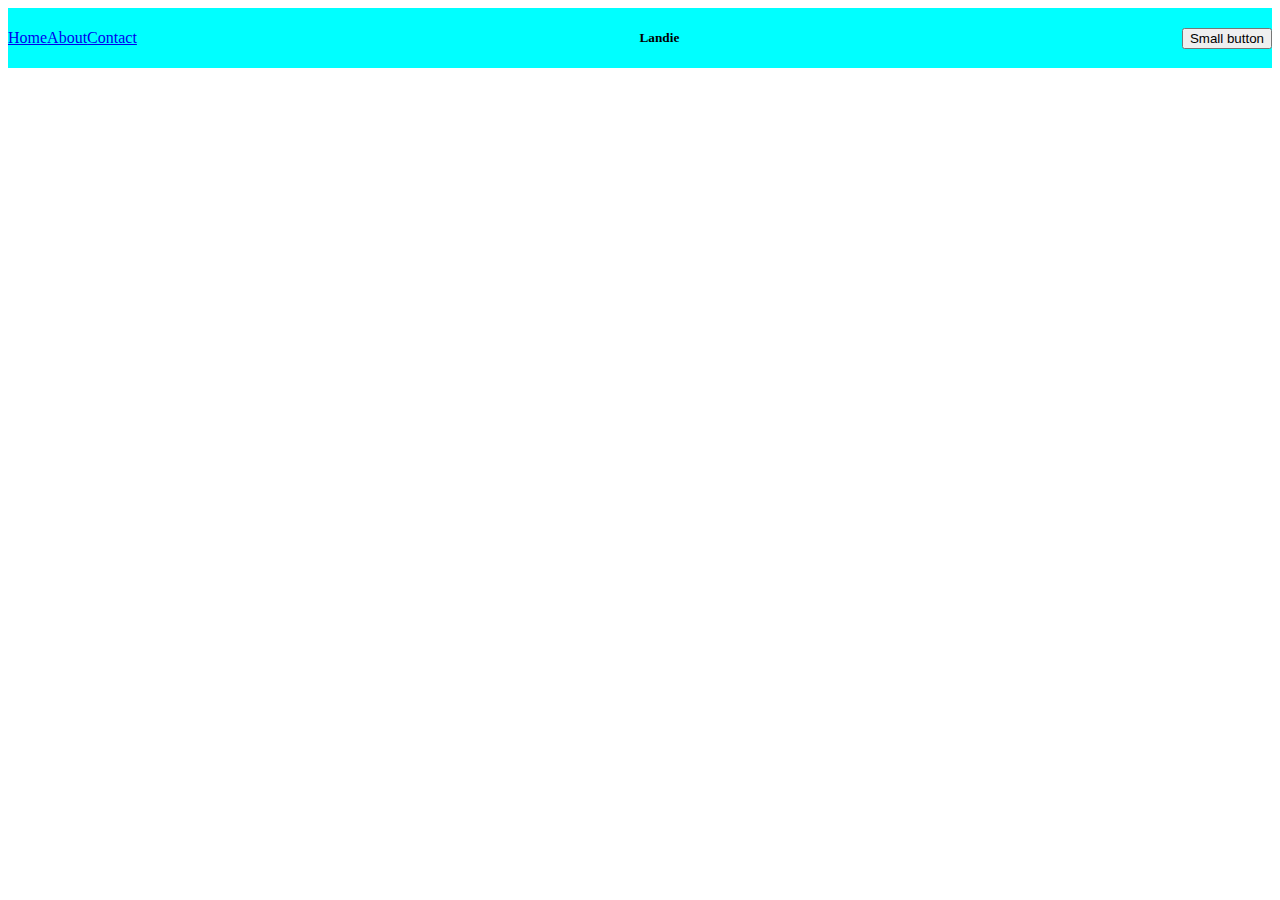
==== hw_11/index.html @ ffd648f0 "added cursore:pointer and corected transition:duration" ====
<!DOCTYPE html>
<html lang="en">

<head>
    <meta charset="UTF-8">
    <meta http-equiv="X-UA-Compatible" content="IE=edge">
    <meta name="viewport" content="width=device-width, initial-scale=1.0">
    <link href="https://cdn.jsdelivr.net/npm/bootstrap@5.0.0-beta3/dist/css/bootstrap.min.css" rel="stylesheet" integrity="sha384-eOJMYsd53ii+scO/bJGFsiCZc+5NDVN2yr8+0RDqr0Ql0h+rP48ckxlpbzKgwra6" crossorigin="anonymous">
    <link rel="stylesheet" href="style.css">
    <title>hw_11</title>
</head>

<body>
    <div class="container">
        <div class="container">
            <nav>
                <div class="nav__link">
                    <a href="#">Home</a><a href="#">About</a><a href="#">Contact</a>
                </div>
                <div class="nav__logo">
                    <h5>Landie</h5>
                </div>
                <div class="nav__btn">
                    <button type="button" class="btn btn-primary btn-sm">Small button</button>
                </div>
            </nav>
        </div>

    </div>
    </div>

</body>

</html>
---- hw_11/style.css ----
.container {
  background-color: aqua;
}

nav {
  display: flex;
  justify-content: space-between;
  align-items: center;
}
nav.nav__link {
  width: 30%;
  display: flex;
  justify-content: space-between;
}
nav.nav__logo {
  width: 30%;
}
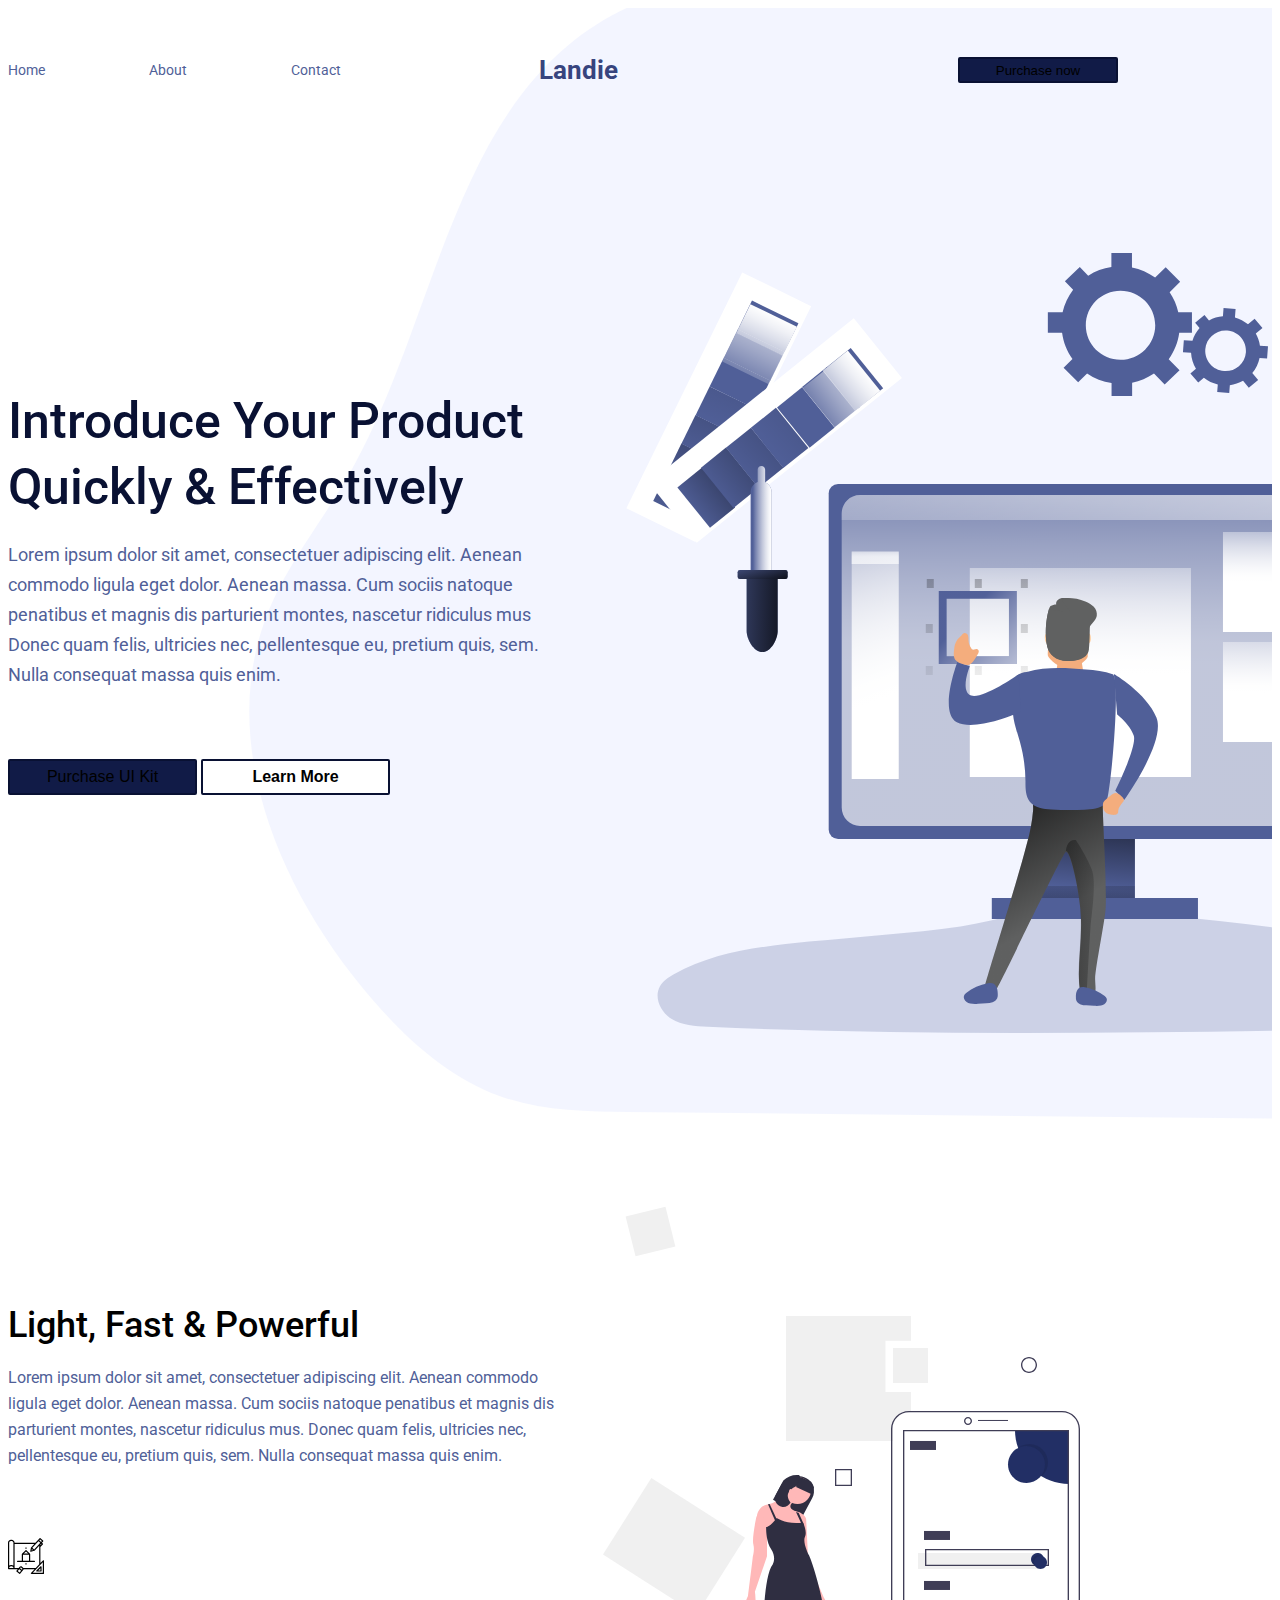
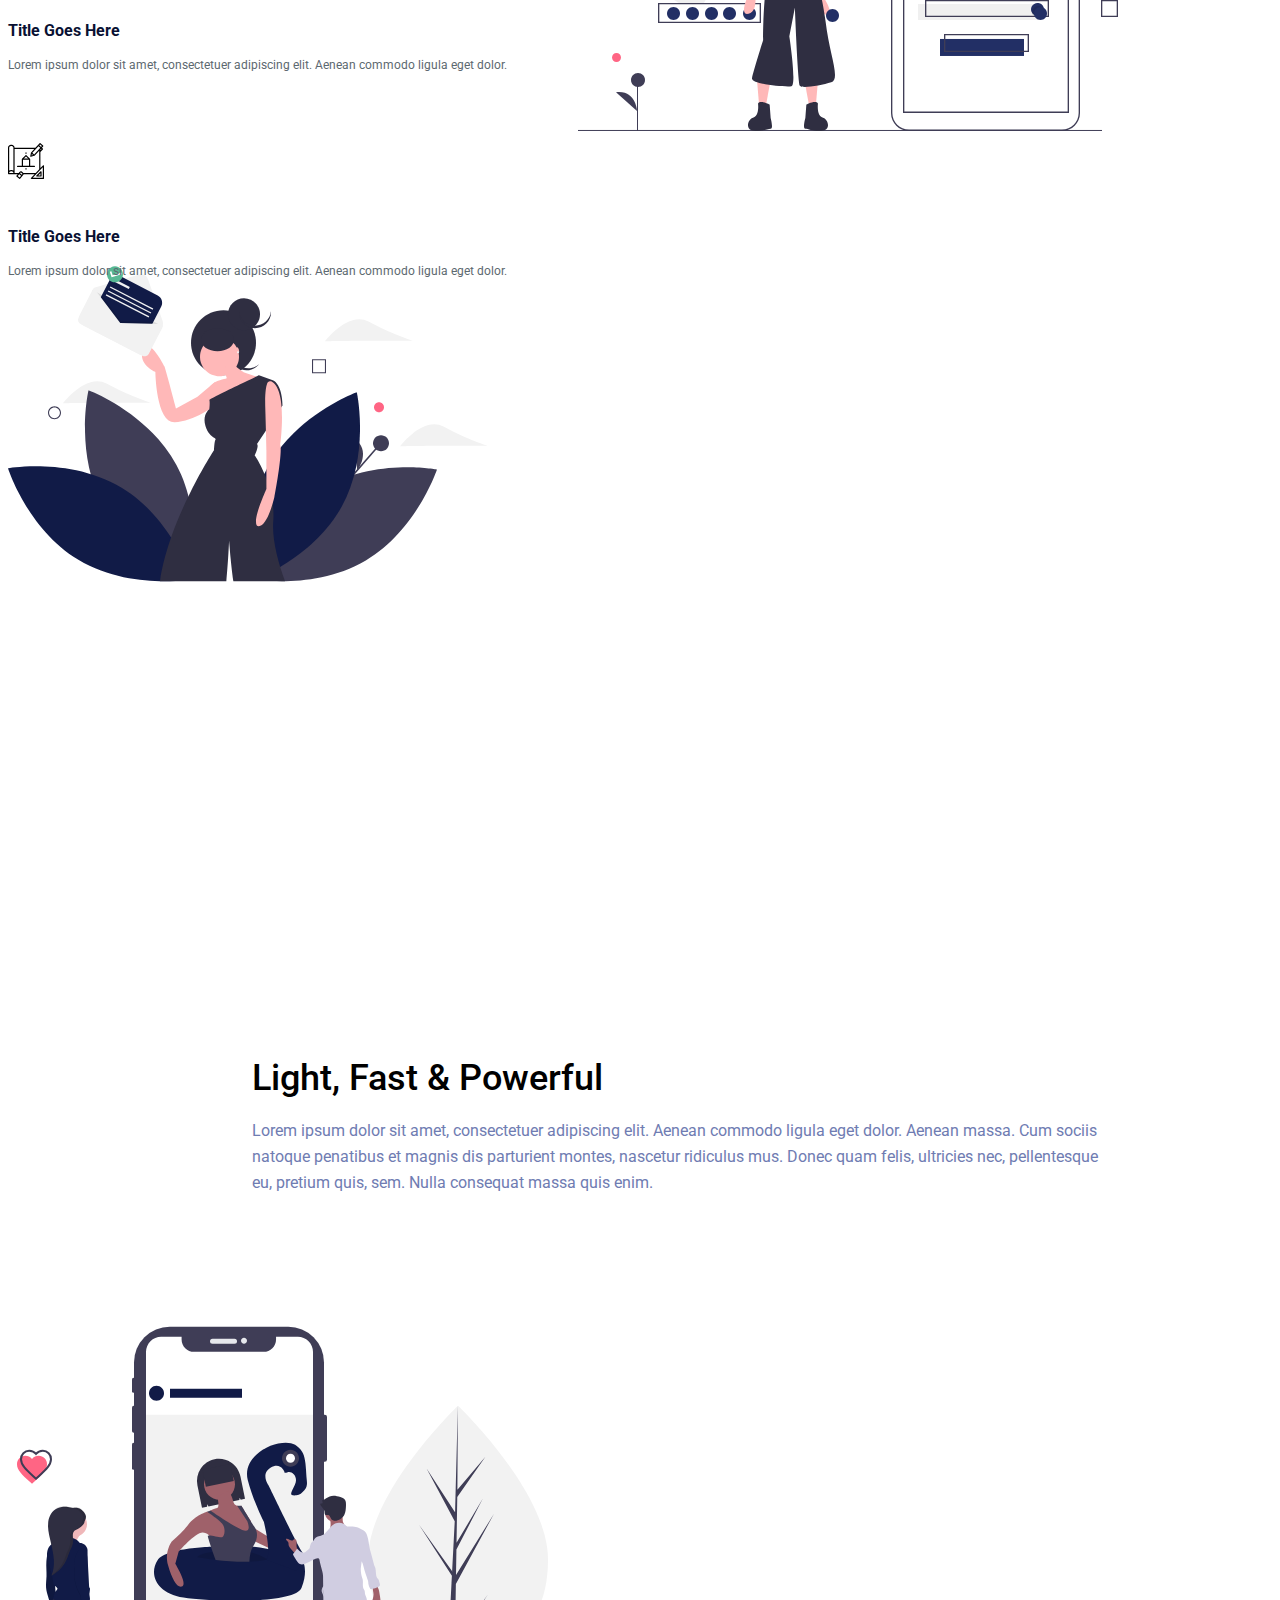
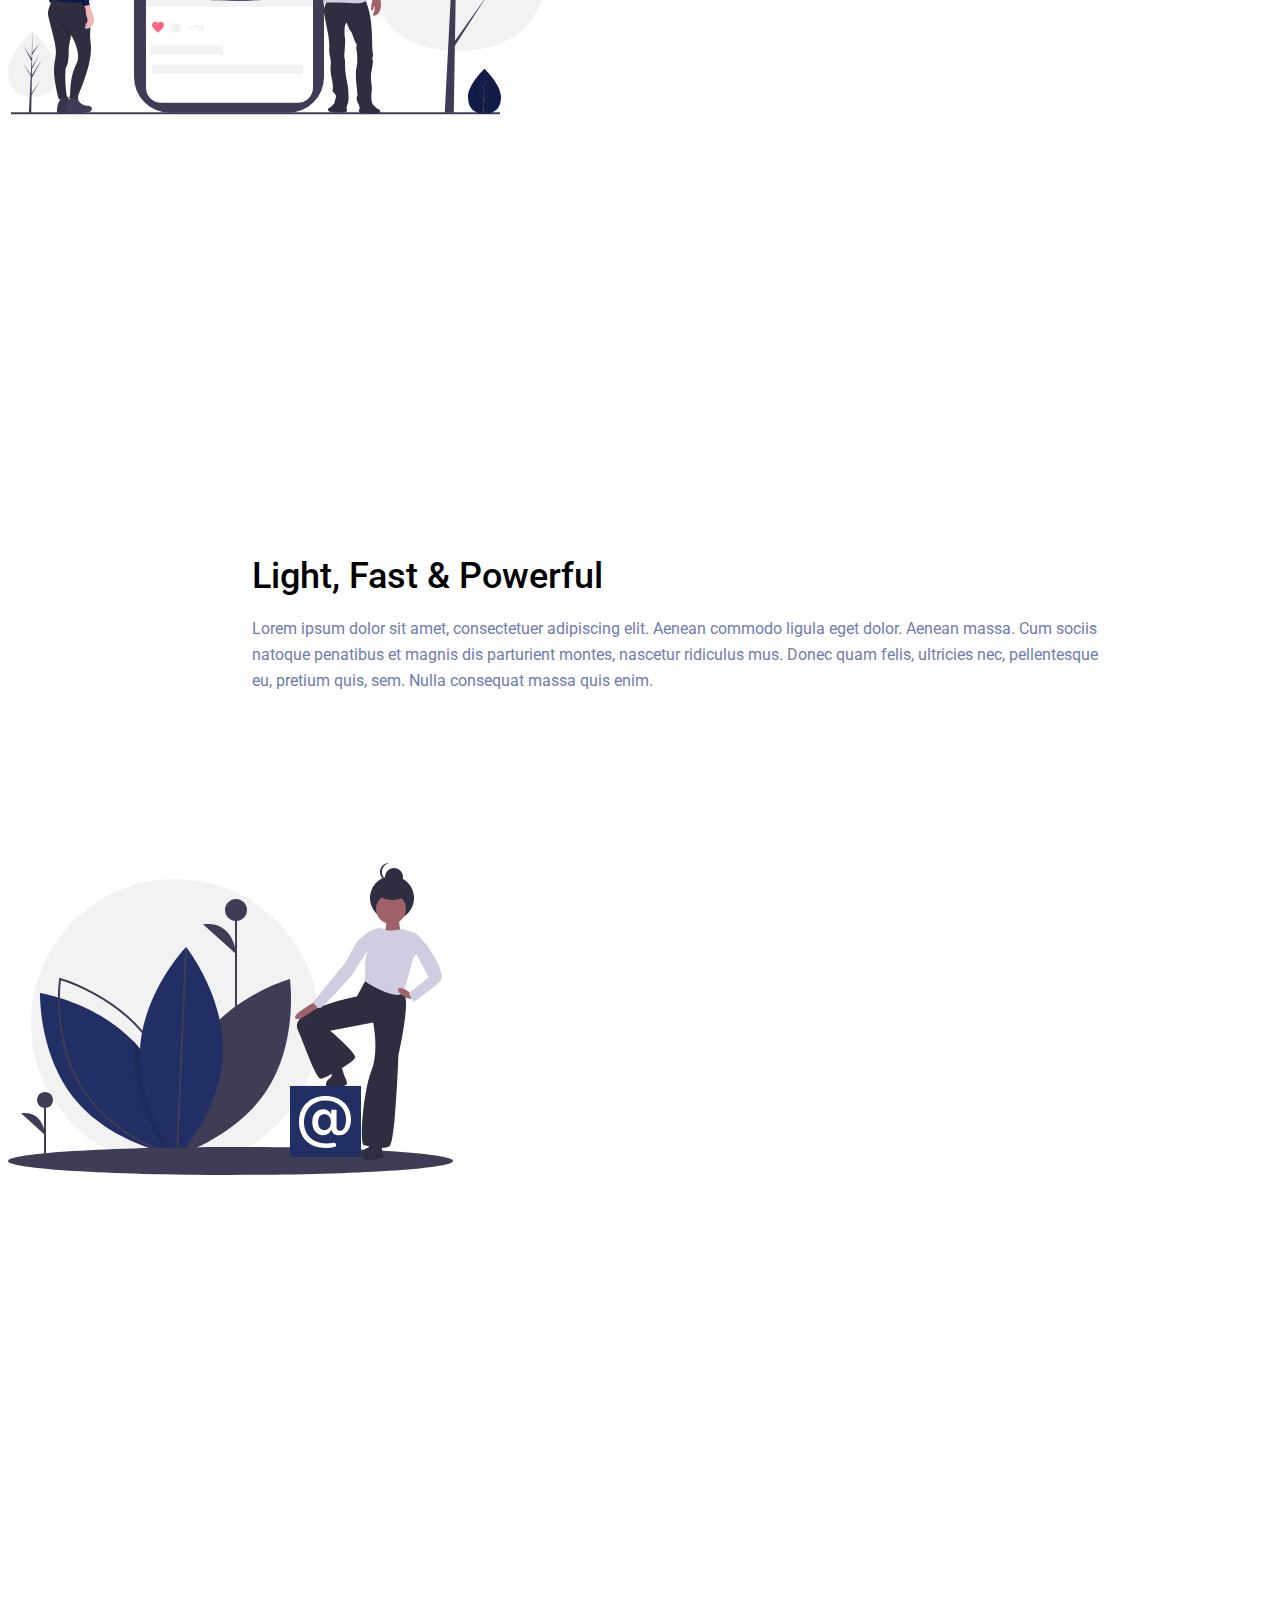
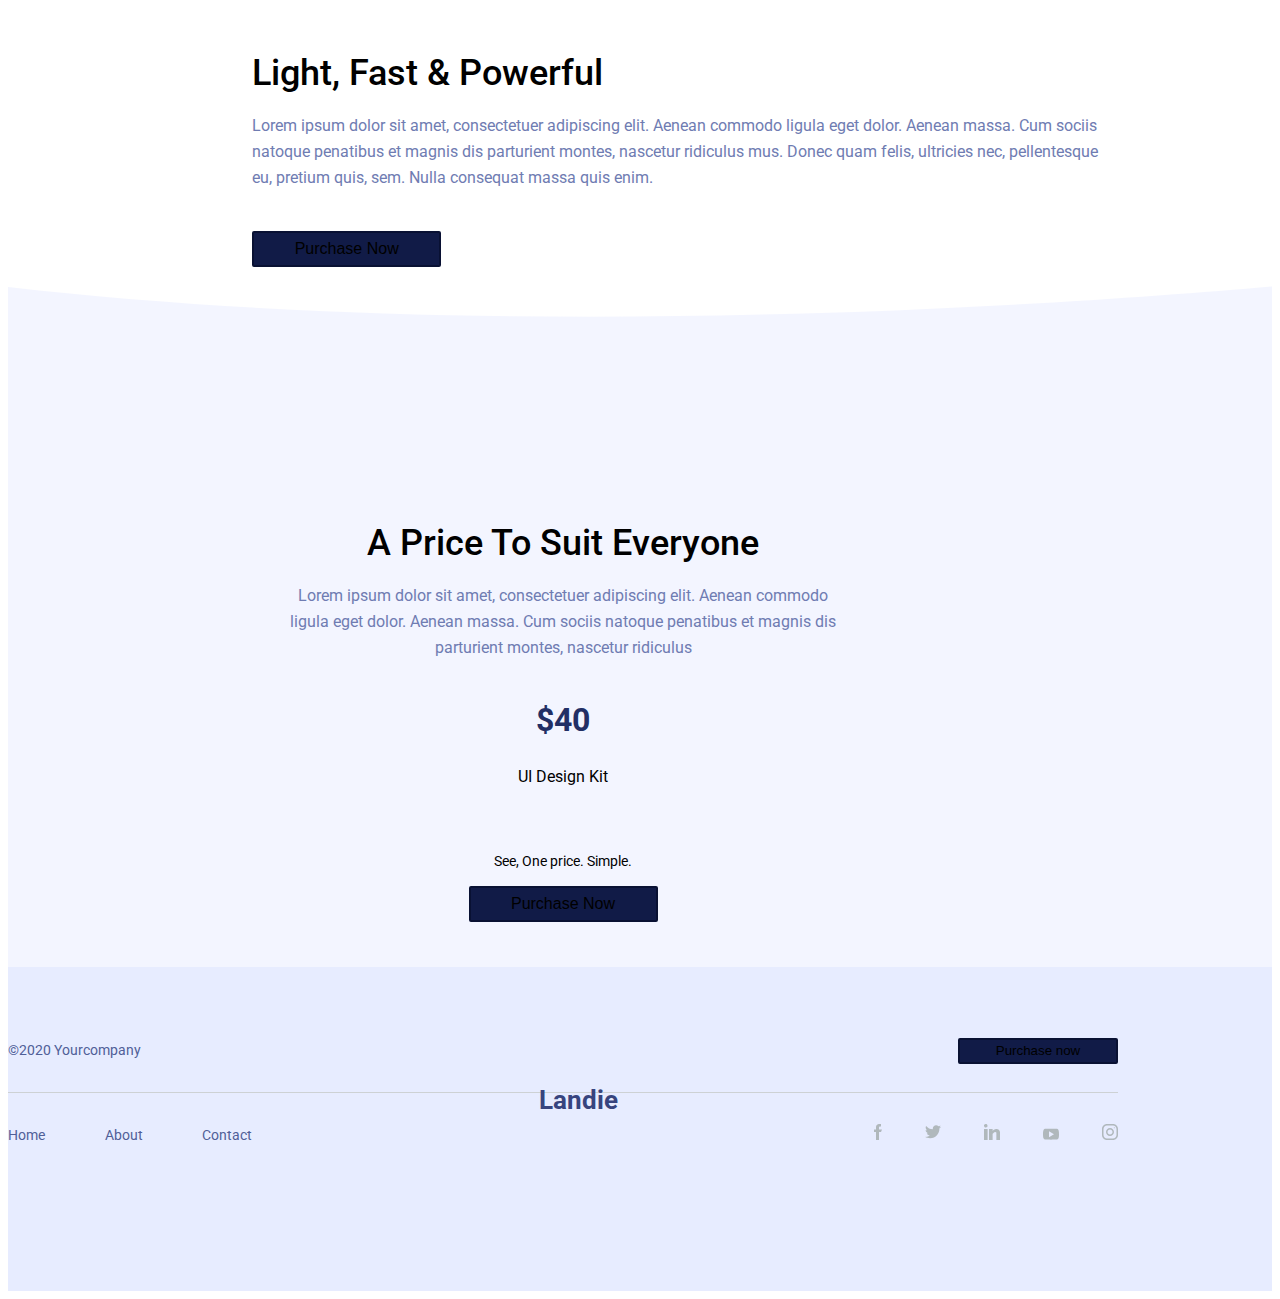
==== commit 5b64df27: "done hw#11 width scss" ====
--- a/hw_11/index.html
+++ b/hw_11/index.html
@@ -7,28 +7,169 @@
     <meta name="viewport" content="width=device-width, initial-scale=1.0">
     <link href="https://cdn.jsdelivr.net/npm/bootstrap@5.0.0-beta3/dist/css/bootstrap.min.css" rel="stylesheet" integrity="sha384-eOJMYsd53ii+scO/bJGFsiCZc+5NDVN2yr8+0RDqr0Ql0h+rP48ckxlpbzKgwra6" crossorigin="anonymous">
     <link rel="stylesheet" href="style.css">
+    <link rel="preconnect" href="https://fonts.gstatic.com">
+    <link rel="preconnect" href="https://fonts.gstatic.com">
+    <link href="https://fonts.googleapis.com/css2?family=Roboto&display=swap" rel="stylesheet">
+    <link href="https://fonts.googleapis.com/css2?family=Roboto:wght@500;900&display=swap" rel="stylesheet">
     <title>hw_11</title>
 </head>
 
 <body>
+    <div class="conteiner__bg">
+        <div class="container">
+            <div class="container-1">
+                <nav>
+                    <div class="nav__link">
+                        <a href="#">Home</a>
+                        <a href="#">About</a>
+                        <a href="#">Contact</a>
+
+                    </div>
+                    <div class="nav__logo">
+                        <h5>Landie</h5>
+                    </div>
+                    <div class="nav__btn">
+                        <button type="button" class="btn btn-primary btn-sm ">Purchase now</button>
+                    </div>
+
+                </nav>
+            </div>
+
+            <div class="col-md-auto">
+                <h1>Introduce Your Product Quickly & Effectively</h1>
+                <p>Lorem ipsum dolor sit amet, consectetuer adipiscing elit. Aenean commodo ligula eget dolor. Aenean massa. Cum sociis natoque penatibus et magnis dis parturient montes, nascetur ridiculus mus <br> Donec quam felis, ultricies nec, pellentesque
+                    eu, pretium quis, sem. Nulla consequat massa quis enim.</p>
+
+                <div class="nav__btn">
+                    <button type="button" class="style__btn1 btn btn-primary  btn-sm">Purchase UI Kit</button>
+                    <button type="button" class="style__btn2 btn  btn-sm">Learn More</button>
+                </div>
+            </div>
+        </div>
+    </div>
     <div class="container">
+        <div class="conteiner__bg-2">
+            <div class="col-md-auto">
+                <div class="content_card1">
+                    <h2>Light, Fast & Powerful</h2>
+                    <p>Lorem ipsum dolor sit amet, consectetuer adipiscing elit. Aenean commodo ligula eget dolor. Aenean massa. Cum sociis natoque penatibus et magnis dis parturient montes, nascetur ridiculus mus. Donec quam felis, ultricies nec, pellentesque
+                        eu, pretium quis, sem. Nulla consequat massa quis enim.
+                    </p>
+                    <div class="row">
+                        <div class="col">
+                            <img src="images/Icon.svg" alt="">
+                            <h5>Title Goes Here</h5>
+                            <p>Lorem ipsum dolor sit amet, consectetuer adipiscing elit. Aenean commodo ligula eget dolor. </p>
+                        </div>
+                        <div class="col">
+                            <img src="images/Icon.svg" alt="">
+                            <h5>Title Goes Here</h5>
+                            <p>Lorem ipsum dolor sit amet, consectetuer adipiscing elit. Aenean commodo ligula eget dolor. </p>
+                        </div>
+                    </div>
+                </div>
+            </div>
+        </div>
+    </div>
+    <div class="container">
+        <div class="row">
+            <div class="col">
+                <div class="conteiner__bg-3">
+                </div>
+            </div>
+            <div class="col">
+
+                <div class="content_card2">
+                    <h2>Light, Fast & Powerful</h2>
+                    <p>Lorem ipsum dolor sit amet, consectetuer adipiscing elit. Aenean commodo ligula eget dolor. Aenean massa. Cum sociis natoque penatibus et magnis dis parturient montes, nascetur ridiculus mus. Donec quam felis, ultricies nec, pellentesque
+                        eu, pretium quis, sem. Nulla consequat massa quis enim.
+                    </p>
+                </div>
+
+            </div>
+        </div>
+    </div>
+    <div class="container">
+        <div class="row">
+            <div class="col">
+                <div class="conteiner__bg-4">
+                </div>
+            </div>
+            <div class="col">
+
+                <div class="content_card2">
+                    <h2>Light, Fast & Powerful</h2>
+                    <p>Lorem ipsum dolor sit amet, consectetuer adipiscing elit. Aenean commodo ligula eget dolor. Aenean massa. Cum sociis natoque penatibus et magnis dis parturient montes, nascetur ridiculus mus. Donec quam felis, ultricies nec, pellentesque
+                        eu, pretium quis, sem. Nulla consequat massa quis enim.
+                    </p>
+                </div>
+
+            </div>
+        </div>
+    </div>
+    <div class="container">
+        <div class="row">
+            <div class="col">
+                <div class="conteiner__bg-5">
+                </div>
+            </div>
+            <div class="col">
+
+                <div class="content_card2">
+                    <h2>Light, Fast & Powerful</h2>
+                    <p>Lorem ipsum dolor sit amet, consectetuer adipiscing elit. Aenean commodo ligula eget dolor. Aenean massa. Cum sociis natoque penatibus et magnis dis parturient montes, nascetur ridiculus mus. Donec quam felis, ultricies nec, pellentesque
+                        eu, pretium quis, sem. Nulla consequat massa quis enim.
+                    </p>
+                    <div class="col-md-auto">
+                        <button type="button" class="style__btn1 btn btn-primary  btn-sm">Purchase Now</button>
+                    </div>
+                </div>
+            </div>
+        </div>
+    </div>
+    <div class="prising-bg">
         <div class="container">
-            <nav>
+            <div class="prising">
+                <h2>A Price To Suit Everyone</h2>
+                <p>Lorem ipsum dolor sit amet, consectetuer adipiscing elit. Aenean commodo ligula eget dolor. Aenean massa. Cum sociis natoque penatibus et magnis dis parturient montes, nascetur ridiculus </p>
+                <h1>$40</h1>
+                <h5>UI Design Kit</h5>
+                <h6>See, One price. Simple.</h6>
+                <button type="button" class="style__btn1 btn btn-primary  btn-sm">Purchase Now</button>
+            </div>
+        </div>
+    </div>
+    <footer>
+        <div class="container">
+            <div class="footer_content">
                 <div class="nav__link">
-                    <a href="#">Home</a><a href="#">About</a><a href="#">Contact</a>
+                    <a href="#">©2020 Yourcompany</a>
                 </div>
                 <div class="nav__logo">
                     <h5>Landie</h5>
                 </div>
                 <div class="nav__btn">
-                    <button type="button" class="btn btn-primary btn-sm">Small button</button>
+                    <button type="button" class="btn btn-primary btn-sm ">Purchase now</button>
+                </div>
+            </div>
+
+
+            <nav>
+                <div class="nav__link">
+                    <a href="#">Home</a>
+                    <a href="#">About</a>
+                    <a href="#">Contact</a>
+                </div>
+
+                <div class="nav__link">
+                    <a href="#"><img src="images/Path.svg" alt=""></a>
+                    <a href="#"><img src="images/Instagram Copy 2.svg" alt=""></a>
+                    <a href="#"><img src="images/Combined Shape.png" alt=""></a>
+                    <a href="#"><img src="images/Shape.svg" alt=""></a>
+                    <a href="#"><img src="images/Combined Shape.svg" alt=""></a>
                 </div>
             </nav>
-        </div>
-
-    </div>
-    </div>
-
+    </footer>
 </body>
 
-</html>+</html--- a/hw_11/style.css
+++ b/hw_11/style.css
@@ -1,5 +1,9 @@
+body {
+  font-family: "Roboto";
+}
+
 .container {
-  background-color: aqua;
+  width: 1110px;
 }
 
 nav {
@@ -7,11 +11,455 @@
   justify-content: space-between;
   align-items: center;
 }
-nav.nav__link {
+
+.nav__link {
   width: 30%;
   display: flex;
   justify-content: space-between;
 }
-nav.nav__logo {
-  width: 30%;
+.nav__link a:hover {
+  font-size: large;
+  font-weight: 500;
+}
+.nav__link a {
+  text-decoration: none;
+  font-size: 14px;
+  line-height: 24px;
+  font-weight: normal;
+  font-family: "Roboto";
+  color: #505F98;
+}
+
+.nav__logo {
+  width: 20%;
+}
+.nav__logo h5 {
+  color: #37447E;
+  font-weight: bold;
+  font-family: "Roboto";
+  font-weight: 900px;
+  font-size: 26px;
+  line-height: 38px;
+}
+
+.btn {
+  outline: none;
+}
+
+.nav__btn .btn {
+  width: 160px;
+  height: 26px;
+  background-color: #111B47;
+  border: 2px solid #091133;
+  padding: 0px;
+  border-radius: 2px;
+  text-decoration: none;
+  margin-right: 30px;
+}
+
+section {
+  height: 742px;
+}
+
+.conteiner__bg {
+  background-repeat: no-repeat;
+  height: 1161px;
+  background-position-x: right;
+  background-position-y: top;
+  background-image: url("images/designer_1 (1).svg");
+}
+
+.conteiner__bg-2 {
+  background-repeat: no-repeat;
+  height: 540px;
+  background-position-x: right;
+  background-position-y: center;
+  background-image: url("images/undraw_mobile_login_ikmv.svg");
+}
+
+.conteiner__bg-3 {
+  background-repeat: no-repeat;
+  height: 569px;
+  background-position-x: left;
+  background-position-y: center;
+  background-image: url("images/undraw_happy_news_hxmt.svg");
+}
+
+.conteiner__bg-4 {
+  background-repeat: no-repeat;
+  height: 569px;
+  background-position-x: left;
+  background-position-y: center;
+  background-image: url("images/undraw_social_influencer_sgsv.svg");
+}
+
+.conteiner__bg-5 {
+  background-repeat: no-repeat;
+  height: 569px;
+  background-position-x: left;
+  background-position-y: center;
+  background-image: url("images/undraw_mention_6k5d.svg");
+}
+
+.col-md-auto {
+  width: 51%;
+}
+.col-md-auto h1 {
+  color: #091133;
+  margin-top: 45%;
+  margin-bottom: 20px;
+  font-weight: 500;
+  -webkit-text-decoration: non;
+          text-decoration: non;
+  font-size: 50px;
+  line-height: 66px;
+  font-weight: 500;
+}
+.col-md-auto p {
+  color: #505F98;
+  margin-bottom: 69px;
+  text-decoration: none;
+  font-size: 18px;
+  line-height: 30px;
+  font-weight: 400;
+}
+.col-md-auto .style__btn1 {
+  width: 189px;
+  height: 36px;
+  background-color: #111B47;
+  border: 2px solid #091133;
+  padding: 0px;
+  border-radius: 2px;
+  text-decoration: none;
+  -webkit-text-decoration: #FFFFFF;
+          text-decoration: #FFFFFF;
+  font-size: 16px;
+  line-height: 26px;
+  font-weight: normal;
+}
+.col-md-auto .style__btn2 {
+  width: 189px;
+  height: 36px;
+  background-color: white;
+  border: 2px solid #091133;
+  padding: 0px;
+  border-radius: 2px;
+  -webkit-text-decoration: #091133;
+          text-decoration: #091133;
+  text-decoration: #091133;
+  font-size: 16px;
+  line-height: 26px;
+  font-weight: bold;
+}
+
+.content_card1 h2 {
+  padding-top: 18%;
+  margin-bottom: 16px;
+  -webkit-text-decoration: #091133;
+          text-decoration: #091133;
+  font-size: 36px;
+  line-height: 48px;
+  font-weight: 500;
+}
+.content_card1 p {
+  -webkit-text-decoration: #505F98;
+          text-decoration: #505F98;
+  font-size: 16px;
+  line-height: 26px;
+  font-weight: normal;
+}
+
+.col img {
+  margin-bottom: 14px;
+}
+.col h5 {
+  color: #091133;
+  text-decoration: none;
+  font-size: 16px;
+  line-height: 26px;
+  font-weight: bold;
+  margin-bottom: 6px;
+}
+.col p {
+  color: #5D6970;
+  text-decoration: none;
+  font-size: 12px;
+  line-height: 18px;
+  font-weight: normal;
+}
+
+.row .content_card2 {
+  width: 78%;
+  margin-left: auto;
+}
+.row .content_card2 h2 {
+  margin-top: 40%;
+  margin-bottom: 16px;
+  -webkit-text-decoration: #091133;
+          text-decoration: #091133;
+  font-size: 36px;
+  line-height: 48px;
+  font-weight: 500;
+}
+.row .content_card2 p {
+  color: #6F7CB2;
+  -webkit-text-decoration: #6F7CB2;
+          text-decoration: #6F7CB2;
+  font-size: 16px;
+  line-height: 26px;
+  font-weight: normal;
+  margin-bottom: 40px;
+}
+
+.prising-bg {
+  width: 100%;
+  height: 700px;
+  background-image: url(images/Rectangle.svg);
+  background-size: cover;
+  background-repeat: no-repeat;
+}
+.prising-bg .prising {
+  width: 50%;
+  margin: 0 auto;
+  padding-top: 20%;
+  text-align: center;
+}
+.prising-bg .prising h1 {
+  color: #222F65;
+}
+.prising-bg .prising h2 {
+  margin-bottom: 16px;
+  -webkit-text-decoration: #091133;
+          text-decoration: #091133;
+  font-size: 36px;
+  line-height: 48px;
+  font-weight: 500;
+}
+.prising-bg .prising p {
+  color: #6F7CB2;
+  -webkit-text-decoration: #6F7CB2;
+          text-decoration: #6F7CB2;
+  font-size: 16px;
+  line-height: 26px;
+  font-weight: normal;
+  margin-bottom: 40px;
+}
+.prising-bg .prising h5 {
+  margin-bottom: 60px;
+  -webkit-text-decoration: #37447E;
+          text-decoration: #37447E;
+  font-size: 16px;
+  line-height: 24px;
+  font-weight: normal;
+}
+.prising-bg .prising h6 {
+  margin-bottom: 13px;
+  -webkit-text-decoration: #5D6970;
+          text-decoration: #5D6970;
+  font-size: 14px;
+  line-height: 24px;
+  font-weight: normal;
+}
+.prising-bg .prising .style__btn1 {
+  width: 189px;
+  height: 36px;
+  background-color: #111B47;
+  border: 2px solid #091133;
+  padding: 0px;
+  border-radius: 2px;
+  text-decoration: none;
+  -webkit-text-decoration: #FFFFFF;
+          text-decoration: #FFFFFF;
+  font-size: 16px;
+  line-height: 26px;
+  font-weight: normal;
+}
+
+footer {
+  background-color: #E7ECFF;
+  width: 100%;
+  height: 216px;
+  padding-top: 71px;
+  padding-bottom: 37px;
+}
+footer .footer_content {
+  display: flex;
+  justify-content: space-between;
+  align-items: flex-start;
+  height: 54px;
+  border-bottom: 1px solid #CDD1D4;
+}
+footer nav .nav__link {
+  margin-top: 30px;
+  width: 22%;
+}
+
+@media (min-width: 576px) and (max-width: 992px) {
+  .conteiner__bg {
+    background-image: none;
+    height: auto;
+  }
+
+  .col-md-auto {
+    width: auto;
+    text-align: center;
+  }
+  .col-md-auto h1 {
+    margin-top: 10%;
+  }
+
+  .content_card1 {
+    height: 1000px;
+    display: flex;
+    flex-direction: column;
+    justify-content: flex-end;
+  }
+
+  .col p {
+    margin-bottom: 0px;
+  }
+
+  .row {
+    display: flex;
+    flex-direction: column;
+  }
+  .row .conteiner__bg-2 {
+    height: 795px;
+  }
+  .row .conteiner__bg-3 {
+    height: 795px;
+    background-position-y: bottom;
+  }
+  .row .conteiner__bg-5 {
+    height: 350px;
+    background-position-y: bottom;
+  }
+  .row .conteiner__bg-4 {
+    height: 430px;
+    background-position-y: bottom;
+  }
+  .row .content_card2 h2 {
+    margin-top: 10%;
+  }
+  .row .prising-bg {
+    background-size: inherit;
+  }
+}
+.nav__btn .btn {
+  margin-right: 0px;
+}
+
+@media (max-width: 576px) {
+  .conteiner__bg {
+    height: auto;
+    background-image: none;
+  }
+
+  .container {
+    width: auto;
+  }
+
+  .col-md-auto {
+    width: auto;
+    text-align: center;
+  }
+  .col-md-auto h1 {
+    margin-top: 10%;
+  }
+
+  .content_card1 {
+    height: 1060px;
+    display: flex;
+    flex-direction: column;
+    justify-content: flex-end;
+  }
+
+  .col p {
+    margin-bottom: 0px;
+  }
+
+  .row {
+    display: flex;
+    flex-direction: column;
+  }
+  .row .conteiner__bg-2 {
+    height: 795px;
+  }
+  .row .conteiner__bg-3 {
+    height: 860px;
+    background-position-y: bottom;
+  }
+  .row .conteiner__bg-5 {
+    height: 350px;
+    background-position-y: bottom;
+  }
+  .row .conteiner__bg-4 {
+    height: 430px;
+    background-position-y: bottom;
+  }
+  .row .content_card2 h2 {
+    margin-top: 10%;
+  }
+
+  .prising-bg .prising {
+    width: auto;
+  }
+}
+@media (max-width: 417px) {
+  nav {
+    display: flex;
+    flex-direction: column;
+  }
+
+  .nav__link {
+    width: 100%;
+    height: 40px;
+  }
+
+  .nav__logo {
+    margin-bottom: 20px;
+  }
+
+  .col-md-auto h1 {
+    text-decoration: none;
+    font-size: 40px;
+    line-height: 50px;
+    font-weight: 500;
+  }
+
+  .content_card1 {
+    height: 1160px;
+  }
+
+  .row .conteiner__bg-3 {
+    height: 960px;
+  }
+
+  footer {
+    padding: 0px;
+  }
+  footer .footer_content {
+    flex-wrap: wrap;
+    height: 134px;
+  }
+  footer nav .nav__link {
+    width: 100%;
+    margin: 0px;
+  }
+
+  .conteiner__bg-2 {
+    background-size: 350px;
+  }
+
+  .conteiner__bg-3 {
+    background-size: 350px;
+  }
+
+  .conteiner__bg-4 {
+    background-size: 350px;
+  }
+
+  .conteiner__bg-5 {
+    background-size: 350px;
+  }
 }